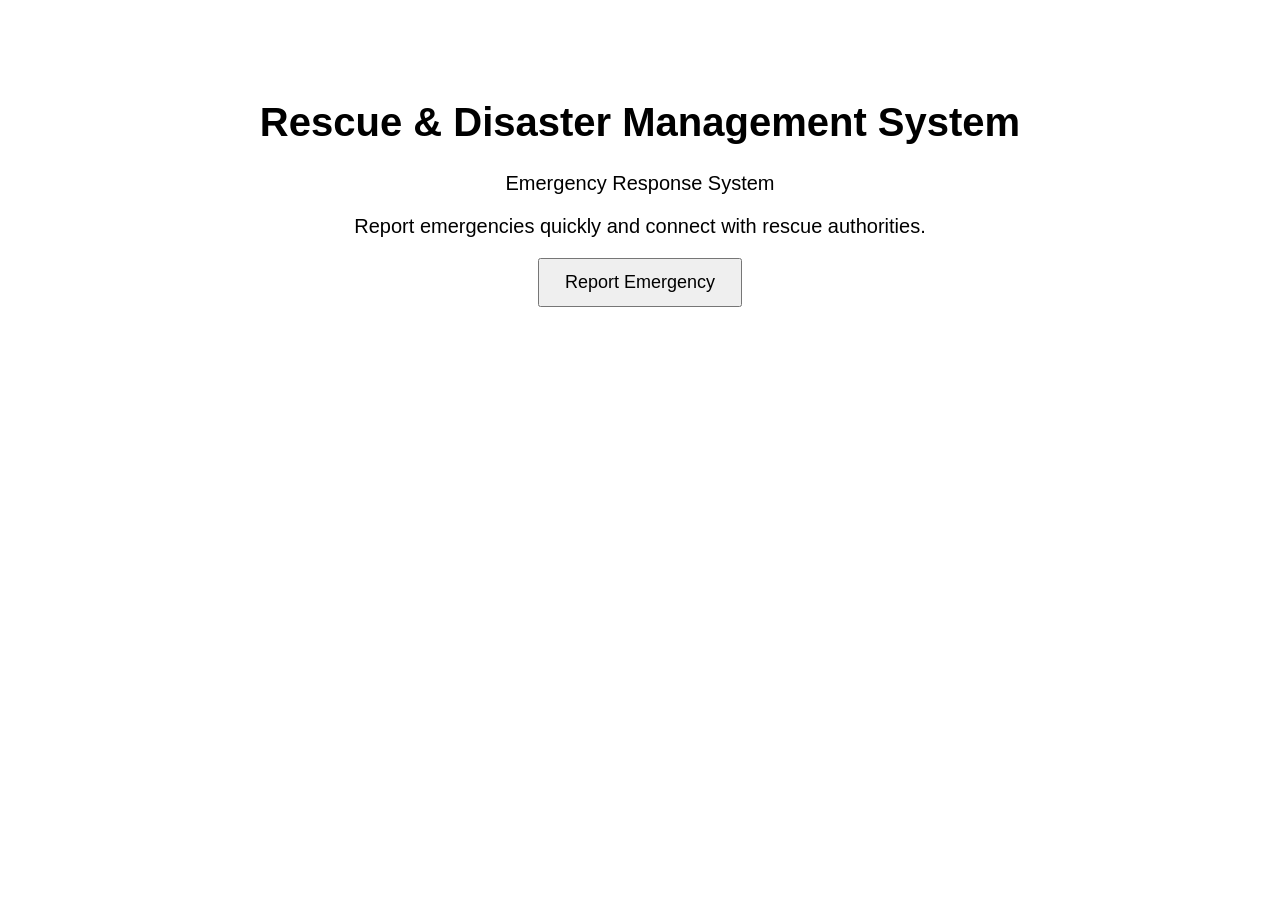
==== Root Folder/frontend/index.html @ d4df6622 "FrontEnd(Skeleton)" ====
<!DOCTYPE html>
<html lang="en">
<head>
    <meta charset="UTF-8">
    <meta name="viewport" content="width=device-width, initial-scale=1.0">
    <title>Rescue & Disaster Management</title>
    <link rel="stylesheet" href="style.css">
</head>
<body>

    <h1>Rescue & Disaster Management System</h1>

    <p>
        Emergency Response System
    </p>

    <p>
        Report emergencies quickly and connect with rescue authorities.
    </p>

    <button onclick="showEmergencyForm()">Report Emergency</button>

<div id="emergencyForm" style="display: none;">

    <h2>Report Emergency</h2>

    <label>Emergency Type:</label>
    <select id="emergencyType">
        <option value="Flood">Flood</option>
        <option value="Fire">Fire</option>
        <option value="Earthquake">Earthquake</option>
        <option value="Accident">Accident</option>
    </select>

    <br><br>

    <label>Location:</label>
    <input type="text" id="location" placeholder="Enter location">

    <br><br>

    <label>People Affected:</label>
    <input type="number" id="peopleAffected" min="1">

    <br><br>

    <label>Severity:</label>
    <select id="severity">
        <option value="Low">Low</option>
        <option value="Medium">Medium</option>
        <option value="High">High</option>
        <option value="Critical">Critical</option>
    </select>

    <br><br>

    <label>Description:</label>
    <br>
    <textarea id="description" rows="4" cols="40"
        placeholder="Describe the emergency"></textarea>

    <br><br>

    <button onclick="submitEmergency()">Submit Emergency</button>

</div>
<script src="script.js"></script>
</body>
</html>
---- Root Folder/frontend/style.css ----
body {
    font-family: Arial, sans-serif;
    text-align: center;
    margin-top: 100px;
}

h1 {
    font-size: 40px;
}

p {
    font-size: 20px;
}

button {
    padding: 12px 25px;
    font-size: 18px;
    cursor: pointer;
}
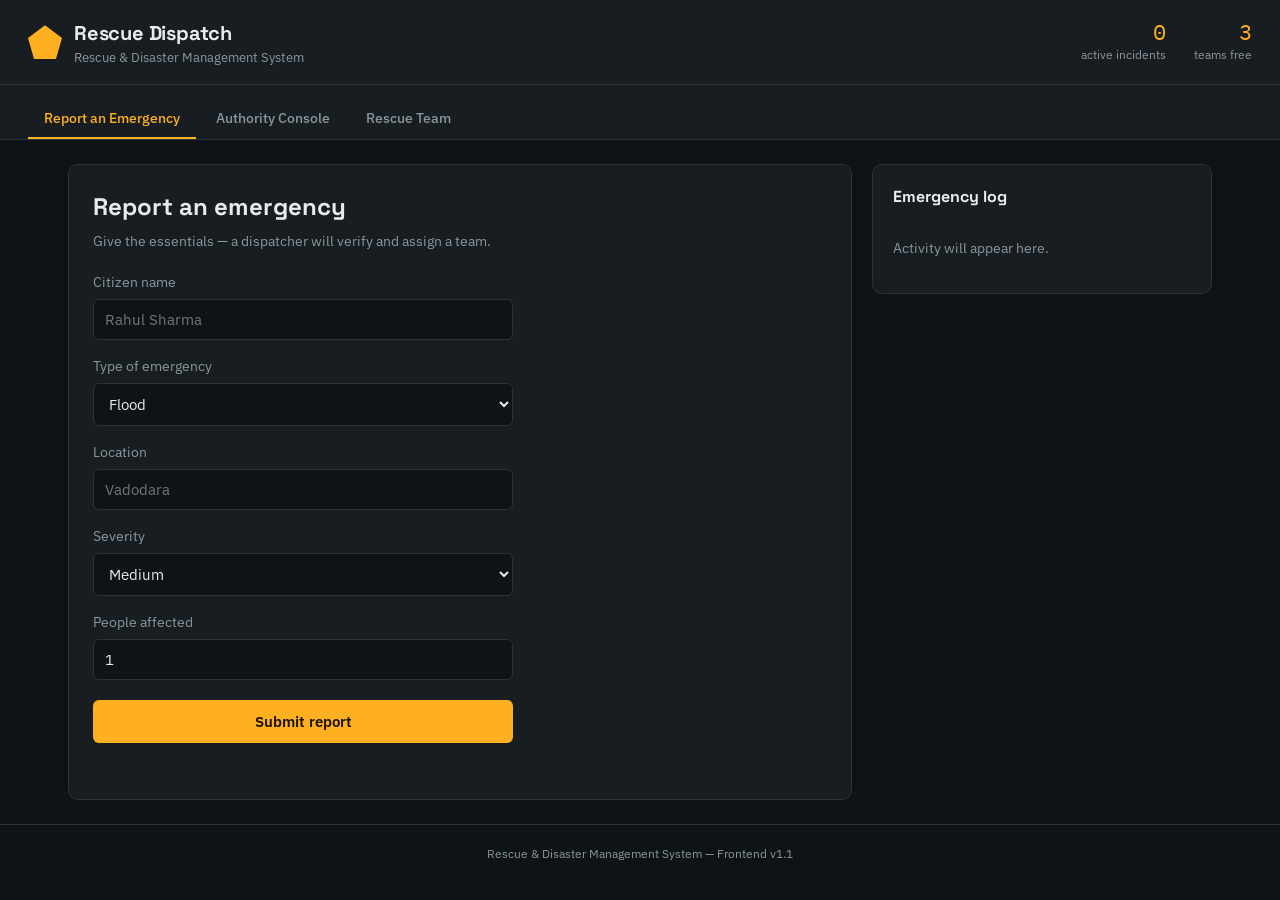
==== commit 46209aa6: "frontend" ====
--- a/Root Folder/frontend/index.html
+++ b/Root Folder/frontend/index.html
@@ -1,69 +1,92 @@
 <!DOCTYPE html>
 <html lang="en">
 <head>
-    <meta charset="UTF-8">
-    <meta name="viewport" content="width=device-width, initial-scale=1.0">
-    <title>Rescue & Disaster Management</title>
-    <link rel="stylesheet" href="style.css">
+<meta charset="UTF-8">
+<meta name="viewport" content="width=device-width, initial-scale=1.0">
+<title>Rescue Dispatch — Rescue and Disaster Management System</title>
+<link rel="stylesheet" href="style.css">
 </head>
 <body>
 
-    <h1>Rescue & Disaster Management System</h1>
+  <header class="topbar">
+    <div class="brand">
+      <span class="brand-mark" aria-hidden="true"></span>
+      <div>
+        <h1>Rescue Dispatch</h1>
+        <p class="brand-sub">Rescue &amp; Disaster Management System</p>
+      </div>
+    </div>
+    <div class="stats" id="stats">
+      <div class="stat"><span class="stat-value" id="statActive">0</span><span class="stat-label">active incidents</span></div>
+      <div class="stat"><span class="stat-value" id="statTeams">0</span><span class="stat-label">teams free</span></div>
+    </div>
+  </header>
 
-    <p>
-        Emergency Response System
-    </p>
+  <nav class="tabs" role="tablist" aria-label="Role">
+    <button class="tab active" data-tab="citizen" role="tab" aria-selected="true">Report an Emergency</button>
+    <button class="tab" data-tab="authority" role="tab" aria-selected="false">Authority Console</button>
+    <button class="tab" data-tab="team" role="tab" aria-selected="false">Rescue Team</button>
+  </nav>
 
-    <p>
-        Report emergencies quickly and connect with rescue authorities.
-    </p>
+  <main class="layout">
 
-    <button onclick="showEmergencyForm()">Report Emergency</button>
+    <section class="panel" id="panel-citizen" data-panel="citizen">
+      <h2>Report an emergency</h2>
+      <p class="panel-hint">Give the essentials — a dispatcher will verify and assign a team.</p>
+      <form id="reportForm" class="form">
+        <label>Citizen name
+          <input type="text" id="citizenName" placeholder="Rahul Sharma" required>
+        </label>
+        <label>Type of emergency
+          <select id="type" required>
+            <option value="Flood">Flood</option>
+            <option value="Fire">Fire</option>
+            <option value="Building Collapse">Building Collapse</option>
+            <option value="Road Accident">Road Accident</option>
+            <option value="Earthquake">Earthquake</option>
+          </select>
+        </label>
+        <label>Location
+          <input type="text" id="location" placeholder="Vadodara" required>
+        </label>
+        <label>Severity
+          <select id="severity" required>
+            <option value="Low">Low</option>
+            <option value="Medium" selected>Medium</option>
+            <option value="High">High</option>
+          </select>
+        </label>
+        <label>People affected
+          <input type="number" id="affected" min="1" value="1" required>
+        </label>
+        <button type="submit" class="btn-primary">Submit report</button>
+        <p class="form-status" id="citizenStatus" role="status"></p>
+      </form>
+    </section>
 
-<div id="emergencyForm" style="display: none;">
+    <section class="panel hidden" id="panel-authority" data-panel="authority">
+      <h2>Authority console</h2>
+      <p class="panel-hint">Verify incoming reports and assign the nearest free team.</p>
+      <div id="authorityQueue" class="queue"></div>
+    </section>
 
-    <h2>Report Emergency</h2>
+    <section class="panel hidden" id="panel-team" data-panel="team">
+      <h2>Rescue team status</h2>
+      <p class="panel-hint">Update your team's progress as you respond.</p>
+      <div id="teamList" class="queue"></div>
+    </section>
 
-    <label>Emergency Type:</label>
-    <select id="emergencyType">
-        <option value="Flood">Flood</option>
-        <option value="Fire">Fire</option>
-        <option value="Earthquake">Earthquake</option>
-        <option value="Accident">Accident</option>
-    </select>
+    <aside class="log">
+      <h2>Emergency log</h2>
+      <div id="log" class="log-list"></div>
+    </aside>
 
-    <br><br>
+  </main>
 
-    <label>Location:</label>
-    <input type="text" id="location" placeholder="Enter location">
+  <footer class="footer">
+    <span>Rescue &amp; Disaster Management System — Frontend v1.1</span>
+  </footer>
 
-    <br><br>
-
-    <label>People Affected:</label>
-    <input type="number" id="peopleAffected" min="1">
-
-    <br><br>
-
-    <label>Severity:</label>
-    <select id="severity">
-        <option value="Low">Low</option>
-        <option value="Medium">Medium</option>
-        <option value="High">High</option>
-        <option value="Critical">Critical</option>
-    </select>
-
-    <br><br>
-
-    <label>Description:</label>
-    <br>
-    <textarea id="description" rows="4" cols="40"
-        placeholder="Describe the emergency"></textarea>
-
-    <br><br>
-
-    <button onclick="submitEmergency()">Submit Emergency</button>
-
-</div>
-<script src="script.js"></script>
+  <script src="script.js"></script>
 </body>
 </html>
--- a/Root Folder/frontend/style.css
+++ b/Root Folder/frontend/style.css
@@ -1,19 +1,224 @@
+@import url('https://fonts.googleapis.com/css2?family=Space+Grotesk:wght@500;700&family=IBM+Plex+Sans:wght@400;500;600&family=IBM+Plex+Mono:wght@500&display=swap');
+
+:root {
+  --bg: #0E1316;
+  --surface: #171D21;
+  --surface-raised: #1E262B;
+  --border: #2A333A;
+  --text: #E7EBEE;
+  --text-dim: #8A969D;
+  --accent: #FFB020;      /* dispatch amber — primary actions */
+  --accent-ink: #1A1200;
+  --critical: #E5484D;    /* high severity */
+  --medium: #F2A33C;      /* medium severity */
+  --ok: #3DD68C;          /* available / completed */
+  --info: #5B9FE8;        /* en route / in progress */
+  --font-display: 'Space Grotesk', 'Segoe UI', sans-serif;
+  --font-body: 'IBM Plex Sans', 'Segoe UI', sans-serif;
+  --font-mono: 'IBM Plex Mono', 'Courier New', monospace;
+}
+
+* { box-sizing: border-box; }
+
 body {
-    font-family: Arial, sans-serif;
-    text-align: center;
-    margin-top: 100px;
-}
-
-h1 {
-    font-size: 40px;
-}
-
-p {
-    font-size: 20px;
-}
-
-button {
-    padding: 12px 25px;
-    font-size: 18px;
-    cursor: pointer;
+  margin: 0;
+  background: var(--bg);
+  color: var(--text);
+  font-family: var(--font-body);
+  line-height: 1.5;
+}
+
+h1, h2 { font-family: var(--font-display); margin: 0; }
+
+/* ---------- Topbar ---------- */
+.topbar {
+  display: flex;
+  justify-content: space-between;
+  align-items: center;
+  padding: 1.1rem 1.75rem;
+  border-bottom: 1px solid var(--border);
+  background: var(--surface);
+  flex-wrap: wrap;
+  gap: 1rem;
+}
+
+.brand { display: flex; align-items: center; gap: 0.75rem; }
+
+.brand-mark {
+  width: 34px; height: 34px;
+  background: var(--accent);
+  clip-path: polygon(50% 0%, 100% 38%, 82% 100%, 18% 100%, 0% 38%);
+  flex-shrink: 0;
+}
+
+.brand h1 { font-size: 1.25rem; letter-spacing: -0.01em; }
+.brand-sub { margin: 0; font-size: 0.8rem; color: var(--text-dim); }
+
+.stats { display: flex; gap: 1.75rem; }
+.stat { display: flex; flex-direction: column; align-items: flex-end; }
+.stat-value { font-family: var(--font-mono); font-size: 1.4rem; color: var(--accent); line-height: 1; }
+.stat-label { font-size: 0.72rem; color: var(--text-dim); margin-top: 2px; }
+
+/* ---------- Tabs ---------- */
+.tabs {
+  display: flex;
+  gap: 0.25rem;
+  padding: 0.75rem 1.75rem 0;
+  background: var(--surface);
+  border-bottom: 1px solid var(--border);
+}
+
+.tab {
+  background: none;
+  border: none;
+  color: var(--text-dim);
+  font-family: var(--font-body);
+  font-size: 0.9rem;
+  font-weight: 500;
+  padding: 0.65rem 1rem;
+  cursor: pointer;
+  border-bottom: 2px solid transparent;
+}
+
+.tab:hover { color: var(--text); }
+.tab.active { color: var(--accent); border-bottom-color: var(--accent); }
+
+/* ---------- Layout ---------- */
+.layout {
+  display: grid;
+  grid-template-columns: 1fr 340px;
+  gap: 1.25rem;
+  padding: 1.5rem 1.75rem;
+  max-width: 1200px;
+  margin: 0 auto;
+}
+
+.panel {
+  background: var(--surface);
+  border: 1px solid var(--border);
+  border-radius: 10px;
+  padding: 1.5rem;
+}
+
+.panel.hidden { display: none; }
+.panel-hint { color: var(--text-dim); font-size: 0.88rem; margin: 0.35rem 0 1.25rem; }
+
+/* ---------- Form ---------- */
+.form { display: flex; flex-direction: column; gap: 1rem; max-width: 420px; }
+.form label { display: flex; flex-direction: column; gap: 0.4rem; font-size: 0.85rem; color: var(--text-dim); }
+
+.form input, .form select {
+  background: var(--bg);
+  border: 1px solid var(--border);
+  border-radius: 6px;
+  color: var(--text);
+  font-family: var(--font-body);
+  font-size: 0.95rem;
+  padding: 0.6rem 0.7rem;
+}
+
+.form input:focus, .form select:focus, .btn-primary:focus, .btn-small:focus, .tab:focus {
+  outline: 2px solid var(--accent);
+  outline-offset: 2px;
+}
+
+.btn-primary {
+  background: var(--accent);
+  color: var(--accent-ink);
+  border: none;
+  border-radius: 6px;
+  font-family: var(--font-body);
+  font-weight: 600;
+  font-size: 0.92rem;
+  padding: 0.75rem 1.1rem;
+  cursor: pointer;
+  margin-top: 0.25rem;
+}
+
+.btn-primary:hover { filter: brightness(1.08); }
+
+.form-status { font-size: 0.85rem; color: var(--ok); min-height: 1.2em; margin: 0; }
+
+/* ---------- Queue cards (Authority / Team) ---------- */
+.queue { display: flex; flex-direction: column; gap: 0.75rem; }
+
+.card {
+  background: var(--surface-raised);
+  border: 1px solid var(--border);
+  border-radius: 8px;
+  padding: 0.9rem 1rem;
+  display: flex;
+  justify-content: space-between;
+  align-items: center;
+  gap: 1rem;
+  flex-wrap: wrap;
+}
+
+.card-main { display: flex; flex-direction: column; gap: 0.2rem; }
+.card-title { font-weight: 600; font-size: 0.95rem; }
+.card-meta { font-size: 0.8rem; color: var(--text-dim); font-family: var(--font-mono); }
+
+.badge {
+  font-size: 0.72rem;
+  font-family: var(--font-mono);
+  padding: 0.25rem 0.55rem;
+  border-radius: 100px;
+  border: 1px solid currentColor;
+}
+
+.badge.High, .badge.Critical { color: var(--critical); }
+.badge.Medium { color: var(--medium); }
+.badge.Low { color: var(--ok); }
+.badge.Available { color: var(--ok); }
+.badge.EnRoute, .badge.InAction, .badge.Assigned, .badge.Verified { color: var(--info); }
+.badge.Completed { color: var(--ok); }
+
+.card-actions { display: flex; gap: 0.5rem; flex-wrap: wrap; }
+
+.btn-small {
+  background: transparent;
+  border: 1px solid var(--border);
+  color: var(--text);
+  border-radius: 6px;
+  font-size: 0.8rem;
+  padding: 0.4rem 0.65rem;
+  cursor: pointer;
+}
+
+.btn-small:hover { border-color: var(--accent); color: var(--accent); }
+.empty-note { color: var(--text-dim); font-size: 0.88rem; }
+
+/* ---------- Log sidebar ---------- */
+.log {
+  background: var(--surface);
+  border: 1px solid var(--border);
+  border-radius: 10px;
+  padding: 1.25rem;
+  align-self: start;
+  max-height: 70vh;
+  overflow-y: auto;
+}
+
+.log h2 { font-size: 1rem; margin-bottom: 0.9rem; }
+.log-list { display: flex; flex-direction: column; gap: 0.6rem; }
+
+.log-entry {
+  font-size: 0.82rem;
+  border-left: 2px solid var(--border);
+  padding-left: 0.65rem;
+}
+
+.log-entry .log-time { color: var(--text-dim); font-family: var(--font-mono); font-size: 0.72rem; }
+
+@media (max-width: 820px) {
+  .layout { grid-template-columns: 1fr; }
+}
+
+/* ---------- Footer ---------- */
+.footer {
+  text-align: center;
+  padding: 1.25rem;
+  font-size: 0.75rem;
+  color: var(--text-dim);
+  border-top: 1px solid var(--border);
 }
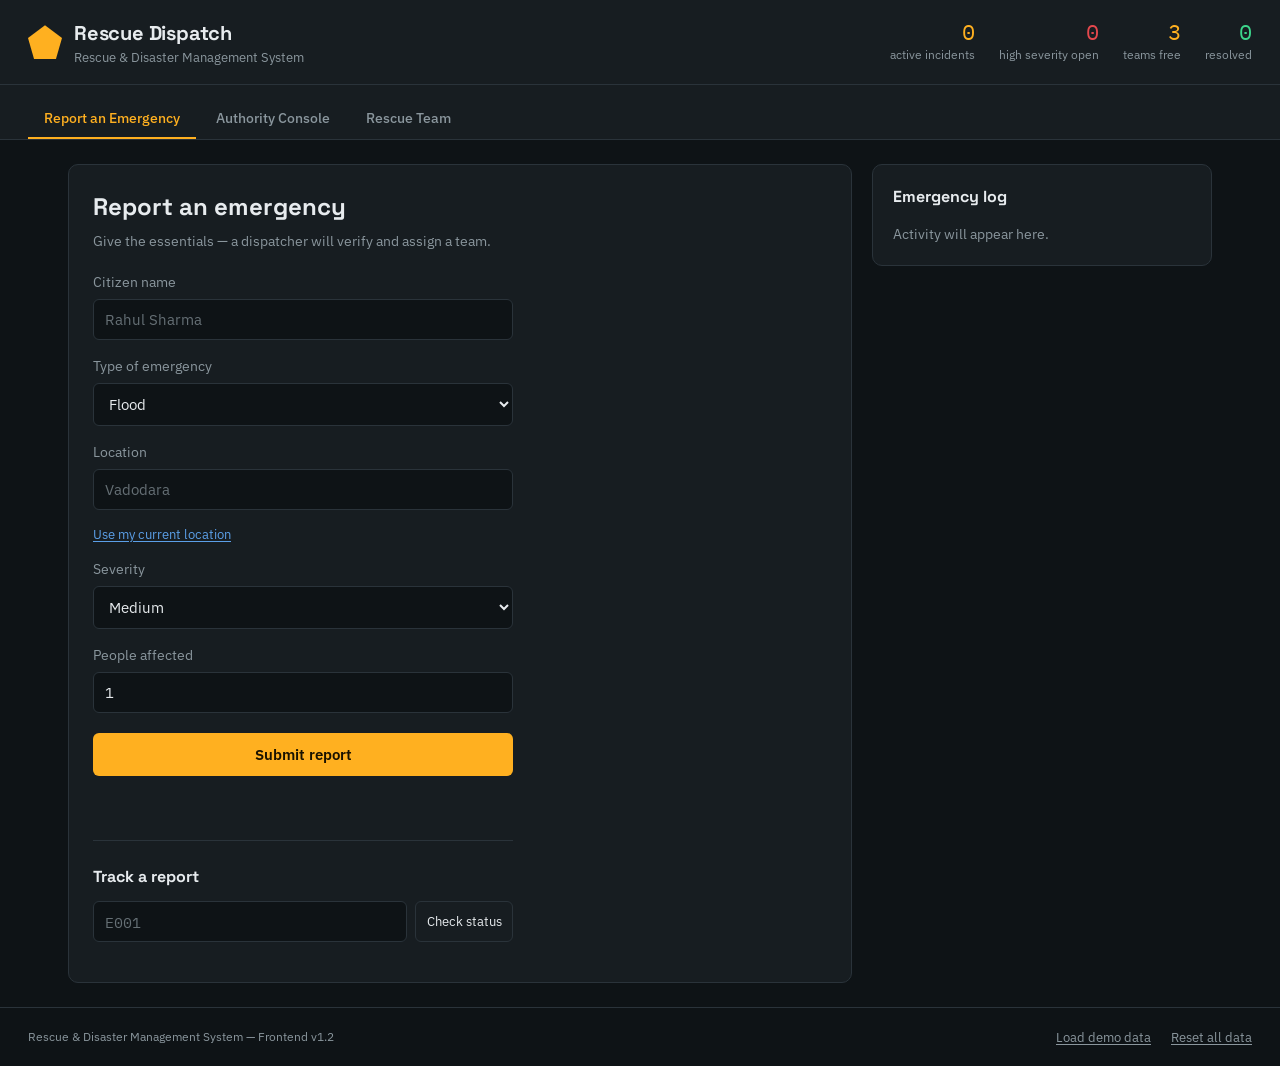
==== commit 937aa63a: "frontend" ====
--- a/Root Folder/frontend/index.html
+++ b/Root Folder/frontend/index.html
@@ -18,24 +18,26 @@
     </div>
     <div class="stats" id="stats">
       <div class="stat"><span class="stat-value" id="statActive">0</span><span class="stat-label">active incidents</span></div>
+      <div class="stat"><span class="stat-value crit" id="statCritical">0</span><span class="stat-label">high severity open</span></div>
       <div class="stat"><span class="stat-value" id="statTeams">0</span><span class="stat-label">teams free</span></div>
+      <div class="stat"><span class="stat-value ok" id="statDone">0</span><span class="stat-label">resolved</span></div>
     </div>
   </header>
 
   <nav class="tabs" role="tablist" aria-label="Role">
-    <button class="tab active" data-tab="citizen" role="tab" aria-selected="true">Report an Emergency</button>
-    <button class="tab" data-tab="authority" role="tab" aria-selected="false">Authority Console</button>
-    <button class="tab" data-tab="team" role="tab" aria-selected="false">Rescue Team</button>
+    <button class="tab active" data-tab="citizen" role="tab" aria-selected="true" aria-controls="panel-citizen" id="tab-citizen">Report an Emergency</button>
+    <button class="tab" data-tab="authority" role="tab" aria-selected="false" aria-controls="panel-authority" id="tab-authority" tabindex="-1">Authority Console <span class="tab-count" id="queueCount" hidden>0</span></button>
+    <button class="tab" data-tab="team" role="tab" aria-selected="false" aria-controls="panel-team" id="tab-team" tabindex="-1">Rescue Team</button>
   </nav>
 
   <main class="layout">
 
-    <section class="panel" id="panel-citizen" data-panel="citizen">
+    <section class="panel" id="panel-citizen" data-panel="citizen" role="tabpanel" aria-labelledby="tab-citizen">
       <h2>Report an emergency</h2>
       <p class="panel-hint">Give the essentials — a dispatcher will verify and assign a team.</p>
-      <form id="reportForm" class="form">
+      <form id="reportForm" class="form" novalidate>
         <label>Citizen name
-          <input type="text" id="citizenName" placeholder="Rahul Sharma" required>
+          <input type="text" id="citizenName" placeholder="Rahul Sharma" required minlength="2">
         </label>
         <label>Type of emergency
           <select id="type" required>
@@ -49,6 +51,7 @@
         <label>Location
           <input type="text" id="location" placeholder="Vadodara" required>
         </label>
+        <button type="button" id="geoBtn" class="btn-link">Use my current location</button>
         <label>Severity
           <select id="severity" required>
             <option value="Low">Low</option>
@@ -57,20 +60,52 @@
           </select>
         </label>
         <label>People affected
-          <input type="number" id="affected" min="1" value="1" required>
+          <input type="number" id="affected" min="1" max="10000" value="1" required>
         </label>
         <button type="submit" class="btn-primary">Submit report</button>
         <p class="form-status" id="citizenStatus" role="status"></p>
       </form>
+
+      <div class="tracker">
+        <h3>Track a report</h3>
+        <form id="trackForm" class="track-row">
+          <input type="text" id="trackId" placeholder="E001" aria-label="Report ID" autocomplete="off">
+          <button type="submit" class="btn-small">Check status</button>
+        </form>
+        <div id="trackResult" aria-live="polite"></div>
+      </div>
     </section>
 
-    <section class="panel hidden" id="panel-authority" data-panel="authority">
-      <h2>Authority console</h2>
-      <p class="panel-hint">Verify incoming reports and assign the nearest free team.</p>
+    <section class="panel hidden" id="panel-authority" data-panel="authority" role="tabpanel" aria-labelledby="tab-authority">
+      <div class="panel-head">
+        <div>
+          <h2>Authority console</h2>
+          <p class="panel-hint">Verify incoming reports and assign a free team. Most urgent incidents are listed first.</p>
+        </div>
+        <button type="button" class="btn-small" id="exportBtn">Export CSV</button>
+      </div>
+      <div class="toolbar">
+        <input type="search" id="filterQ" placeholder="Search by ID, type, place or name" aria-label="Search incidents">
+        <select id="filterStatus" aria-label="Filter by status">
+          <option value="active">Active</option>
+          <option value="all">All</option>
+          <option value="Reported">Reported</option>
+          <option value="Verified">Verified</option>
+          <option value="Assigned">Assigned</option>
+          <option value="Completed">Completed</option>
+          <option value="Rejected">Rejected</option>
+        </select>
+        <select id="filterSeverity" aria-label="Filter by severity">
+          <option value="all">Any severity</option>
+          <option value="High">High</option>
+          <option value="Medium">Medium</option>
+          <option value="Low">Low</option>
+        </select>
+      </div>
       <div id="authorityQueue" class="queue"></div>
     </section>
 
-    <section class="panel hidden" id="panel-team" data-panel="team">
+    <section class="panel hidden" id="panel-team" data-panel="team" role="tabpanel" aria-labelledby="tab-team">
       <h2>Rescue team status</h2>
       <p class="panel-hint">Update your team's progress as you respond.</p>
       <div id="teamList" class="queue"></div>
@@ -84,8 +119,14 @@
   </main>
 
   <footer class="footer">
-    <span>Rescue &amp; Disaster Management System — Frontend v1.1</span>
+    <span>Rescue &amp; Disaster Management System — Frontend v1.2</span>
+    <span class="footer-actions">
+      <button type="button" class="btn-link" id="demoBtn">Load demo data</button>
+      <button type="button" class="btn-link" id="resetBtn">Reset all data</button>
+    </span>
   </footer>
+
+  <div id="toasts" class="toasts" aria-live="polite"></div>
 
   <script src="script.js"></script>
 </body>
--- a/Root Folder/frontend/style.css
+++ b/Root Folder/frontend/style.css
@@ -7,18 +7,20 @@
   --border: #2A333A;
   --text: #E7EBEE;
   --text-dim: #8A969D;
-  --accent: #FFB020;      /* dispatch amber — primary actions */
+  --accent: #FFB020;      /* dispatch amber: primary actions */
   --accent-ink: #1A1200;
-  --critical: #E5484D;    /* high severity */
-  --medium: #F2A33C;      /* medium severity */
+  --critical: #E5484D;    /* high severity, reject */
+  --medium: #F2A33C;
   --ok: #3DD68C;          /* available / completed */
-  --info: #5B9FE8;        /* en route / in progress */
+  --info: #5B9FE8;        /* verified / en route / in action */
+  --muted: #6B7780;       /* rejected / closed */
   --font-display: 'Space Grotesk', 'Segoe UI', sans-serif;
   --font-body: 'IBM Plex Sans', 'Segoe UI', sans-serif;
   --font-mono: 'IBM Plex Mono', 'Courier New', monospace;
 }
 
 * { box-sizing: border-box; }
+[hidden] { display: none !important; }
 
 body {
   margin: 0;
@@ -28,18 +30,18 @@
   line-height: 1.5;
 }
 
-h1, h2 { font-family: var(--font-display); margin: 0; }
+h1, h2, h3 { font-family: var(--font-display); margin: 0; }
 
 /* ---------- Topbar ---------- */
 .topbar {
   display: flex;
   justify-content: space-between;
   align-items: center;
-  padding: 1.1rem 1.75rem;
-  border-bottom: 1px solid var(--border);
-  background: var(--surface);
   flex-wrap: wrap;
   gap: 1rem;
+  padding: 1.1rem 1.75rem;
+  background: var(--surface);
+  border-bottom: 1px solid var(--border);
 }
 
 .brand { display: flex; align-items: center; gap: 0.75rem; }
@@ -54,9 +56,11 @@
 .brand h1 { font-size: 1.25rem; letter-spacing: -0.01em; }
 .brand-sub { margin: 0; font-size: 0.8rem; color: var(--text-dim); }
 
-.stats { display: flex; gap: 1.75rem; }
+.stats { display: flex; gap: 1.5rem; flex-wrap: wrap; }
 .stat { display: flex; flex-direction: column; align-items: flex-end; }
-.stat-value { font-family: var(--font-mono); font-size: 1.4rem; color: var(--accent); line-height: 1; }
+.stat-value { font-family: var(--font-mono); font-size: 1.4rem; line-height: 1; color: var(--accent); }
+.stat-value.crit { color: var(--critical); }
+.stat-value.ok { color: var(--ok); }
 .stat-label { font-size: 0.72rem; color: var(--text-dim); margin-top: 2px; }
 
 /* ---------- Tabs ---------- */
@@ -66,31 +70,48 @@
   padding: 0.75rem 1.75rem 0;
   background: var(--surface);
   border-bottom: 1px solid var(--border);
+  overflow-x: auto;
 }
 
 .tab {
+  display: inline-flex;
+  align-items: center;
+  gap: 0.45rem;
   background: none;
   border: none;
+  border-bottom: 2px solid transparent;
   color: var(--text-dim);
   font-family: var(--font-body);
   font-size: 0.9rem;
   font-weight: 500;
   padding: 0.65rem 1rem;
+  white-space: nowrap;
   cursor: pointer;
-  border-bottom: 2px solid transparent;
 }
 
 .tab:hover { color: var(--text); }
 .tab.active { color: var(--accent); border-bottom-color: var(--accent); }
 
-/* ---------- Layout ---------- */
+.tab-count {
+  min-width: 1.25rem;
+  padding: 0 0.4rem;
+  border-radius: 100px;
+  background: var(--critical);
+  color: #fff;
+  font-family: var(--font-mono);
+  font-size: 0.72rem;
+  line-height: 1.25rem;
+  text-align: center;
+}
+
+/* ---------- Layout and panels ---------- */
 .layout {
   display: grid;
   grid-template-columns: 1fr 340px;
   gap: 1.25rem;
-  padding: 1.5rem 1.75rem;
   max-width: 1200px;
   margin: 0 auto;
+  padding: 1.5rem 1.75rem;
 }
 
 .panel {
@@ -98,16 +119,18 @@
   border: 1px solid var(--border);
   border-radius: 10px;
   padding: 1.5rem;
+  min-width: 0;
 }
 
 .panel.hidden { display: none; }
-.panel-hint { color: var(--text-dim); font-size: 0.88rem; margin: 0.35rem 0 1.25rem; }
-
-/* ---------- Form ---------- */
+.panel-hint { margin: 0.35rem 0 1.25rem; color: var(--text-dim); font-size: 0.88rem; }
+.panel-head { display: flex; justify-content: space-between; align-items: flex-start; gap: 1rem; flex-wrap: wrap; }
+
+/* ---------- Forms ---------- */
 .form { display: flex; flex-direction: column; gap: 1rem; max-width: 420px; }
 .form label { display: flex; flex-direction: column; gap: 0.4rem; font-size: 0.85rem; color: var(--text-dim); }
 
-.form input, .form select {
+input, select {
   background: var(--bg);
   border: 1px solid var(--border);
   border-radius: 6px;
@@ -115,110 +138,204 @@
   font-family: var(--font-body);
   font-size: 0.95rem;
   padding: 0.6rem 0.7rem;
-}
-
-.form input:focus, .form select:focus, .btn-primary:focus, .btn-small:focus, .tab:focus {
+  min-width: 0;
+}
+
+input::placeholder { color: var(--text-dim); opacity: 0.7; }
+input[aria-invalid="true"] { border-color: var(--critical); }
+
+input:focus-visible, select:focus-visible, button:focus-visible {
   outline: 2px solid var(--accent);
   outline-offset: 2px;
 }
 
+.form-status { min-height: 1.2em; margin: 0; font-size: 0.85rem; color: var(--ok); }
+.form-status.error { color: var(--critical); }
+
+/* ---------- Buttons ---------- */
 .btn-primary {
+  margin-top: 0.25rem;
+  padding: 0.75rem 1.1rem;
   background: var(--accent);
   color: var(--accent-ink);
   border: none;
   border-radius: 6px;
   font-family: var(--font-body);
+  font-size: 0.92rem;
   font-weight: 600;
-  font-size: 0.92rem;
-  padding: 0.75rem 1.1rem;
   cursor: pointer;
-  margin-top: 0.25rem;
-}
-
+}
 .btn-primary:hover { filter: brightness(1.08); }
 
-.form-status { font-size: 0.85rem; color: var(--ok); min-height: 1.2em; margin: 0; }
-
-/* ---------- Queue cards (Authority / Team) ---------- */
+.btn-small {
+  padding: 0.4rem 0.65rem;
+  background: transparent;
+  color: var(--text);
+  border: 1px solid var(--border);
+  border-radius: 6px;
+  font-family: var(--font-body);
+  font-size: 0.8rem;
+  cursor: pointer;
+}
+.btn-small:hover { border-color: var(--accent); color: var(--accent); }
+
+.btn-danger:hover { border-color: var(--critical); color: var(--critical); }
+
+.btn-link {
+  align-self: flex-start;
+  padding: 0;
+  background: none;
+  border: none;
+  color: var(--info);
+  font-family: var(--font-body);
+  font-size: 0.82rem;
+  text-decoration: underline;
+  text-underline-offset: 2px;
+  cursor: pointer;
+}
+.btn-link:hover { color: var(--accent); }
+
+/* ---------- Track a report ---------- */
+.tracker { margin-top: 2rem; padding-top: 1.5rem; border-top: 1px solid var(--border); max-width: 420px; }
+.tracker h3 { font-size: 1rem; margin-bottom: 0.75rem; }
+.track-row { display: flex; gap: 0.5rem; }
+.track-row input { flex: 1; font-family: var(--font-mono); text-transform: uppercase; }
+#trackResult { margin-top: 1rem; }
+
+.timeline {
+  list-style: none;
+  margin: 0.75rem 0 0;
+  padding: 0 0 0 1rem;
+  border-left: 2px solid var(--border);
+}
+.timeline li {
+  position: relative;
+  display: flex;
+  justify-content: space-between;
+  gap: 1rem;
+  padding: 0.3rem 0;
+  font-size: 0.88rem;
+}
+.timeline li::before {
+  content: "";
+  position: absolute;
+  left: calc(-1rem - 6px);
+  top: 0.65rem;
+  width: 10px; height: 10px;
+  border-radius: 50%;
+  background: var(--accent);
+}
+.timeline time { color: var(--text-dim); font-family: var(--font-mono); font-size: 0.75rem; }
+
+/* ---------- Authority toolbar ---------- */
+.toolbar { display: flex; gap: 0.6rem; flex-wrap: wrap; margin-bottom: 1rem; }
+.toolbar input[type="search"] { flex: 1 1 200px; }
+
+/* ---------- Cards (incidents and teams) ---------- */
 .queue { display: flex; flex-direction: column; gap: 0.75rem; }
 
 .card {
-  background: var(--surface-raised);
-  border: 1px solid var(--border);
-  border-radius: 8px;
-  padding: 0.9rem 1rem;
   display: flex;
   justify-content: space-between;
   align-items: center;
-  gap: 1rem;
   flex-wrap: wrap;
-}
-
-.card-main { display: flex; flex-direction: column; gap: 0.2rem; }
-.card-title { font-weight: 600; font-size: 0.95rem; }
-.card-meta { font-size: 0.8rem; color: var(--text-dim); font-family: var(--font-mono); }
-
+  gap: 0.75rem 1rem;
+  padding: 0.9rem 1rem;
+  background: var(--surface-raised);
+  border: 1px solid var(--border);
+  border-left: 3px solid var(--border);
+  border-radius: 8px;
+}
+
+.card.sev-High { border-left-color: var(--critical); }
+.card.sev-Medium { border-left-color: var(--medium); }
+.card.sev-Low { border-left-color: var(--ok); }
+.card.closed { opacity: 0.55; border-left-color: var(--muted); }
+
+.card-main { display: flex; flex-direction: column; gap: 0.2rem; flex: 1 1 220px; min-width: 0; }
+.card-title { font-size: 0.95rem; font-weight: 600; overflow-wrap: anywhere; }
+.card-meta { color: var(--text-dim); font-family: var(--font-mono); font-size: 0.78rem; overflow-wrap: anywhere; }
+.card-actions { display: flex; flex-wrap: wrap; gap: 0.5rem; }
+.empty-note { margin: 0; color: var(--text-dim); font-size: 0.88rem; }
+
+/* ---------- Badges ---------- */
 .badge {
+  padding: 0.25rem 0.55rem;
+  border: 1px solid currentColor;
+  border-radius: 100px;
+  font-family: var(--font-mono);
   font-size: 0.72rem;
-  font-family: var(--font-mono);
-  padding: 0.25rem 0.55rem;
-  border-radius: 100px;
-  border: 1px solid currentColor;
-}
-
-.badge.High, .badge.Critical { color: var(--critical); }
+  white-space: nowrap;
+}
+.badge.High { color: var(--critical); }
 .badge.Medium { color: var(--medium); }
-.badge.Low { color: var(--ok); }
-.badge.Available { color: var(--ok); }
-.badge.EnRoute, .badge.InAction, .badge.Assigned, .badge.Verified { color: var(--info); }
-.badge.Completed { color: var(--ok); }
-
-.card-actions { display: flex; gap: 0.5rem; flex-wrap: wrap; }
-
-.btn-small {
-  background: transparent;
-  border: 1px solid var(--border);
-  color: var(--text);
-  border-radius: 6px;
-  font-size: 0.8rem;
-  padding: 0.4rem 0.65rem;
-  cursor: pointer;
-}
-
-.btn-small:hover { border-color: var(--accent); color: var(--accent); }
-.empty-note { color: var(--text-dim); font-size: 0.88rem; }
+.badge.Low, .badge.Available, .badge.Completed { color: var(--ok); }
+.badge.Reported { color: var(--accent); }
+.badge.Verified, .badge.Assigned, .badge.EnRoute, .badge.InAction { color: var(--info); }
+.badge.Rejected { color: var(--muted); }
 
 /* ---------- Log sidebar ---------- */
 .log {
-  background: var(--surface);
-  border: 1px solid var(--border);
-  border-radius: 10px;
-  padding: 1.25rem;
   align-self: start;
   max-height: 70vh;
   overflow-y: auto;
-}
-
-.log h2 { font-size: 1rem; margin-bottom: 0.9rem; }
+  padding: 1.25rem;
+  background: var(--surface);
+  border: 1px solid var(--border);
+  border-radius: 10px;
+}
+.log h2 { margin-bottom: 0.9rem; font-size: 1rem; }
 .log-list { display: flex; flex-direction: column; gap: 0.6rem; }
-
-.log-entry {
-  font-size: 0.82rem;
-  border-left: 2px solid var(--border);
-  padding-left: 0.65rem;
-}
-
-.log-entry .log-time { color: var(--text-dim); font-family: var(--font-mono); font-size: 0.72rem; }
-
-@media (max-width: 820px) {
-  .layout { grid-template-columns: 1fr; }
-}
+.log-entry { padding-left: 0.65rem; border-left: 2px solid var(--border); font-size: 0.82rem; }
+.log-time { color: var(--text-dim); font-family: var(--font-mono); font-size: 0.72rem; }
 
 /* ---------- Footer ---------- */
 .footer {
-  text-align: center;
-  padding: 1.25rem;
+  display: flex;
+  justify-content: space-between;
+  align-items: center;
+  flex-wrap: wrap;
+  gap: 0.75rem;
+  padding: 1.25rem 1.75rem;
+  border-top: 1px solid var(--border);
+  color: var(--text-dim);
   font-size: 0.75rem;
-  color: var(--text-dim);
-  border-top: 1px solid var(--border);
+}
+.footer-actions { display: flex; gap: 1.25rem; }
+.footer .btn-link { align-self: auto; color: var(--text-dim); }
+.footer .btn-link:hover { color: var(--accent); }
+
+/* ---------- Toasts ---------- */
+.toasts {
+  position: fixed;
+  right: 1rem;
+  bottom: 1rem;
+  z-index: 50;
+  display: flex;
+  flex-direction: column;
+  gap: 0.5rem;
+  max-width: min(360px, calc(100vw - 2rem));
+}
+.toast {
+  padding: 0.7rem 0.9rem;
+  background: var(--surface-raised);
+  border: 1px solid var(--border);
+  border-left: 3px solid var(--ok);
+  border-radius: 8px;
+  box-shadow: 0 6px 20px rgba(0, 0, 0, 0.45);
+  font-size: 0.85rem;
+  animation: toast-in 0.18s ease-out;
+}
+.toast.err { border-left-color: var(--critical); }
+@keyframes toast-in { from { opacity: 0; transform: translateY(8px); } to { opacity: 1; transform: none; } }
+
+@media (prefers-reduced-motion: reduce) { .toast { animation: none; } }
+
+/* ---------- Small screens ---------- */
+@media (max-width: 820px) {
+  .layout { grid-template-columns: 1fr; padding: 1rem; }
+  .topbar, .tabs, .footer { padding-left: 1rem; padding-right: 1rem; }
+  .stats { gap: 1rem; }
+  .stat { align-items: flex-start; }
+  .log { max-height: none; }
 }
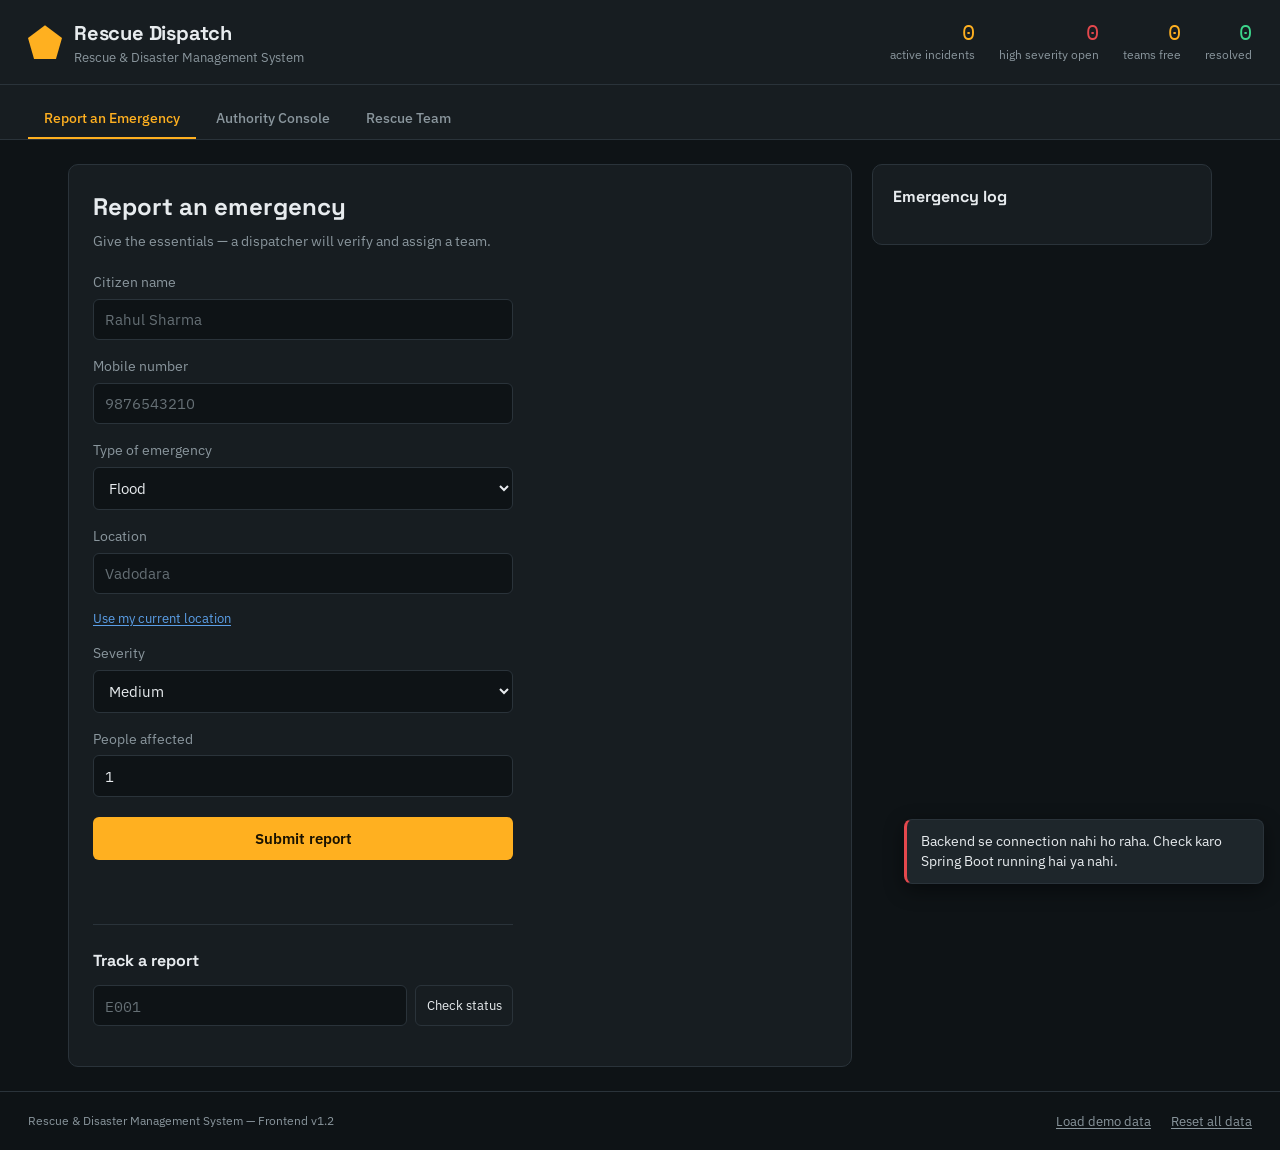
==== commit 9cd608e2: "frontend" ====
--- a/Root Folder/frontend/index.html
+++ b/Root Folder/frontend/index.html
@@ -1,3 +1,4 @@
+
 <!DOCTYPE html>
 <html lang="en">
 <head>
@@ -8,126 +9,151 @@
 </head>
 <body>
 
-  <header class="topbar">
-    <div class="brand">
-      <span class="brand-mark" aria-hidden="true"></span>
+<header class="topbar">
+  <div class="brand">
+    <span class="brand-mark" aria-hidden="true"></span>
+    <div>
+      <h1>Rescue Dispatch</h1>
+      <p class="brand-sub">Rescue &amp; Disaster Management System</p>
+    </div>
+  </div>
+
+  <div class="stats" id="stats">
+    <div class="stat"><span class="stat-value" id="statActive">0</span><span class="stat-label">active incidents</span></div>
+    <div class="stat"><span class="stat-value crit" id="statCritical">0</span><span class="stat-label">high severity open</span></div>
+    <div class="stat"><span class="stat-value" id="statTeams">0</span><span class="stat-label">teams free</span></div>
+    <div class="stat"><span class="stat-value ok" id="statDone">0</span><span class="stat-label">resolved</span></div>
+  </div>
+</header>
+
+<nav class="tabs" role="tablist" aria-label="Role">
+  <button class="tab active" data-tab="citizen" role="tab" aria-selected="true" aria-controls="panel-citizen" id="tab-citizen">Report an Emergency</button>
+  <button class="tab" data-tab="authority" role="tab" aria-selected="false" aria-controls="panel-authority" id="tab-authority" tabindex="-1">Authority Console <span class="tab-count" id="queueCount" hidden>0</span></button>
+  <button class="tab" data-tab="team" role="tab" aria-selected="false" aria-controls="panel-team" id="tab-team" tabindex="-1">Rescue Team</button>
+</nav>
+
+<main class="layout">
+
+  <section class="panel" id="panel-citizen" data-panel="citizen" role="tabpanel" aria-labelledby="tab-citizen">
+    <h2>Report an emergency</h2>
+    <p class="panel-hint">Give the essentials — a dispatcher will verify and assign a team.</p>
+
+    <form id="reportForm" class="form" novalidate>
+
+      <label>Citizen name
+        <input type="text" id="citizenName" placeholder="Rahul Sharma" required minlength="2">
+      </label>
+
+      <label>Mobile number
+        <input
+          type="tel"
+          id="citizenPhone"
+          placeholder="9876543210"
+          inputmode="numeric"
+          autocomplete="tel"
+          maxlength="10"
+          pattern="[6-9][0-9]{9}"
+          required>
+      </label>
+
+      <label>Type of emergency
+        <select id="type" required>
+          <option value="Flood">Flood</option>
+          <option value="Fire">Fire</option>
+          <option value="Building Collapse">Building Collapse</option>
+          <option value="Road Accident">Road Accident</option>
+          <option value="Earthquake">Earthquake</option>
+        </select>
+      </label>
+
+      <label>Location
+        <input type="text" id="location" placeholder="Vadodara" required>
+      </label>
+
+      <button type="button" id="geoBtn" class="btn-link">Use my current location</button>
+
+      <label>Severity
+        <select id="severity" required>
+          <option value="Low">Low</option>
+          <option value="Medium" selected>Medium</option>
+          <option value="High">High</option>
+        </select>
+      </label>
+
+      <label>People affected
+        <input type="number" id="affected" min="1" max="10000" value="1" required>
+      </label>
+
+      <button type="submit" class="btn-primary">Submit report</button>
+      <p class="form-status" id="citizenStatus" role="status"></p>
+    </form>
+
+    <div class="tracker">
+      <h3>Track a report</h3>
+      <form id="trackForm" class="track-row">
+        <input type="text" id="trackId" placeholder="E001" aria-label="Report ID" autocomplete="off">
+        <button type="submit" class="btn-small">Check status</button>
+      </form>
+      <div id="trackResult" aria-live="polite"></div>
+    </div>
+  </section>
+
+  <section class="panel hidden" id="panel-authority" data-panel="authority" role="tabpanel" aria-labelledby="tab-authority">
+    <div class="panel-head">
       <div>
-        <h1>Rescue Dispatch</h1>
-        <p class="brand-sub">Rescue &amp; Disaster Management System</p>
+        <h2>Authority console</h2>
+        <p class="panel-hint">Verify incoming reports and assign a free team. Most urgent incidents are listed first.</p>
       </div>
+      <button type="button" class="btn-small" id="exportBtn">Export CSV</button>
     </div>
-    <div class="stats" id="stats">
-      <div class="stat"><span class="stat-value" id="statActive">0</span><span class="stat-label">active incidents</span></div>
-      <div class="stat"><span class="stat-value crit" id="statCritical">0</span><span class="stat-label">high severity open</span></div>
-      <div class="stat"><span class="stat-value" id="statTeams">0</span><span class="stat-label">teams free</span></div>
-      <div class="stat"><span class="stat-value ok" id="statDone">0</span><span class="stat-label">resolved</span></div>
+
+    <div class="toolbar">
+      <input type="search" id="filterQ" placeholder="Search by ID, type, place or name" aria-label="Search incidents">
+
+      <select id="filterStatus" aria-label="Filter by status">
+        <option value="active">Active</option>
+        <option value="all">All</option>
+        <option value="Reported">Reported</option>
+        <option value="Verified">Verified</option>
+        <option value="Assigned">Assigned</option>
+        <option value="Completed">Completed</option>
+        <option value="Rejected">Rejected</option>
+      </select>
+
+      <select id="filterSeverity" aria-label="Filter by severity">
+        <option value="all">Any severity</option>
+        <option value="High">High</option>
+        <option value="Medium">Medium</option>
+        <option value="Low">Low</option>
+      </select>
     </div>
-  </header>
 
-  <nav class="tabs" role="tablist" aria-label="Role">
-    <button class="tab active" data-tab="citizen" role="tab" aria-selected="true" aria-controls="panel-citizen" id="tab-citizen">Report an Emergency</button>
-    <button class="tab" data-tab="authority" role="tab" aria-selected="false" aria-controls="panel-authority" id="tab-authority" tabindex="-1">Authority Console <span class="tab-count" id="queueCount" hidden>0</span></button>
-    <button class="tab" data-tab="team" role="tab" aria-selected="false" aria-controls="panel-team" id="tab-team" tabindex="-1">Rescue Team</button>
-  </nav>
+    <div id="authorityQueue" class="queue"></div>
+  </section>
 
-  <main class="layout">
+  <section class="panel hidden" id="panel-team" data-panel="team" role="tabpanel" aria-labelledby="tab-team">
+    <h2>Rescue team status</h2>
+    <p class="panel-hint">Update your team's progress as you respond.</p>
+    <div id="teamList" class="queue"></div>
+  </section>
 
-    <section class="panel" id="panel-citizen" data-panel="citizen" role="tabpanel" aria-labelledby="tab-citizen">
-      <h2>Report an emergency</h2>
-      <p class="panel-hint">Give the essentials — a dispatcher will verify and assign a team.</p>
-      <form id="reportForm" class="form" novalidate>
-        <label>Citizen name
-          <input type="text" id="citizenName" placeholder="Rahul Sharma" required minlength="2">
-        </label>
-        <label>Type of emergency
-          <select id="type" required>
-            <option value="Flood">Flood</option>
-            <option value="Fire">Fire</option>
-            <option value="Building Collapse">Building Collapse</option>
-            <option value="Road Accident">Road Accident</option>
-            <option value="Earthquake">Earthquake</option>
-          </select>
-        </label>
-        <label>Location
-          <input type="text" id="location" placeholder="Vadodara" required>
-        </label>
-        <button type="button" id="geoBtn" class="btn-link">Use my current location</button>
-        <label>Severity
-          <select id="severity" required>
-            <option value="Low">Low</option>
-            <option value="Medium" selected>Medium</option>
-            <option value="High">High</option>
-          </select>
-        </label>
-        <label>People affected
-          <input type="number" id="affected" min="1" max="10000" value="1" required>
-        </label>
-        <button type="submit" class="btn-primary">Submit report</button>
-        <p class="form-status" id="citizenStatus" role="status"></p>
-      </form>
+  <aside class="log">
+    <h2>Emergency log</h2>
+    <div id="log" class="log-list"></div>
+  </aside>
 
-      <div class="tracker">
-        <h3>Track a report</h3>
-        <form id="trackForm" class="track-row">
-          <input type="text" id="trackId" placeholder="E001" aria-label="Report ID" autocomplete="off">
-          <button type="submit" class="btn-small">Check status</button>
-        </form>
-        <div id="trackResult" aria-live="polite"></div>
-      </div>
-    </section>
+</main>
 
-    <section class="panel hidden" id="panel-authority" data-panel="authority" role="tabpanel" aria-labelledby="tab-authority">
-      <div class="panel-head">
-        <div>
-          <h2>Authority console</h2>
-          <p class="panel-hint">Verify incoming reports and assign a free team. Most urgent incidents are listed first.</p>
-        </div>
-        <button type="button" class="btn-small" id="exportBtn">Export CSV</button>
-      </div>
-      <div class="toolbar">
-        <input type="search" id="filterQ" placeholder="Search by ID, type, place or name" aria-label="Search incidents">
-        <select id="filterStatus" aria-label="Filter by status">
-          <option value="active">Active</option>
-          <option value="all">All</option>
-          <option value="Reported">Reported</option>
-          <option value="Verified">Verified</option>
-          <option value="Assigned">Assigned</option>
-          <option value="Completed">Completed</option>
-          <option value="Rejected">Rejected</option>
-        </select>
-        <select id="filterSeverity" aria-label="Filter by severity">
-          <option value="all">Any severity</option>
-          <option value="High">High</option>
-          <option value="Medium">Medium</option>
-          <option value="Low">Low</option>
-        </select>
-      </div>
-      <div id="authorityQueue" class="queue"></div>
-    </section>
+<footer class="footer">
+  <span>Rescue &amp; Disaster Management System — Frontend v1.2</span>
+  <span class="footer-actions">
+    <button type="button" class="btn-link" id="demoBtn">Load demo data</button>
+    <button type="button" class="btn-link" id="resetBtn">Reset all data</button>
+  </span>
+</footer>
 
-    <section class="panel hidden" id="panel-team" data-panel="team" role="tabpanel" aria-labelledby="tab-team">
-      <h2>Rescue team status</h2>
-      <p class="panel-hint">Update your team's progress as you respond.</p>
-      <div id="teamList" class="queue"></div>
-    </section>
+<div id="toasts" class="toasts" aria-live="polite"></div>
 
-    <aside class="log">
-      <h2>Emergency log</h2>
-      <div id="log" class="log-list"></div>
-    </aside>
-
-  </main>
-
-  <footer class="footer">
-    <span>Rescue &amp; Disaster Management System — Frontend v1.2</span>
-    <span class="footer-actions">
-      <button type="button" class="btn-link" id="demoBtn">Load demo data</button>
-      <button type="button" class="btn-link" id="resetBtn">Reset all data</button>
-    </span>
-  </footer>
-
-  <div id="toasts" class="toasts" aria-live="polite"></div>
-
-  <script src="script.js"></script>
+<script src="script.js"></script>
 </body>
-</html>+</html>
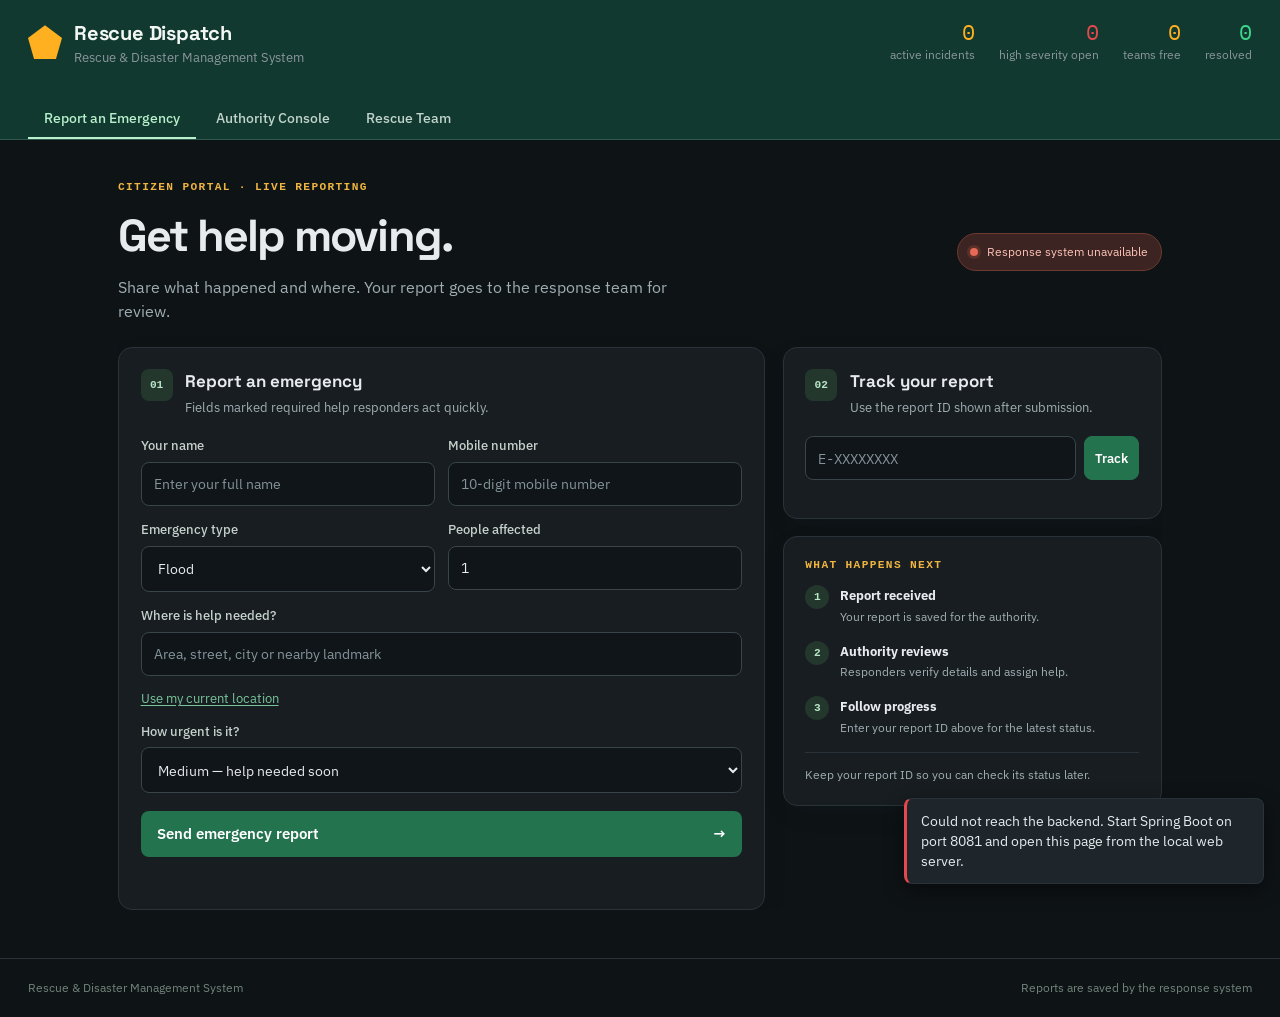
==== commit e97e1fc7: "backend" ====
--- a/Root Folder/frontend/index.html
+++ b/Root Folder/frontend/index.html
@@ -1,4 +1,3 @@
-
 <!DOCTYPE html>
 <html lang="en">
 <head>
@@ -35,66 +34,88 @@
 <main class="layout">
 
   <section class="panel" id="panel-citizen" data-panel="citizen" role="tabpanel" aria-labelledby="tab-citizen">
-    <h2>Report an emergency</h2>
-    <p class="panel-hint">Give the essentials — a dispatcher will verify and assign a team.</p>
+    <div class="citizen-hero">
+      <div>
+        <p class="eyebrow">CITIZEN PORTAL · LIVE REPORTING</p>
+        <h2>Get help moving.</h2>
+        <p class="panel-hint">Share what happened and where. Your report goes to the response team for review.</p>
+      </div>
+      <div class="live-pill" id="apiConnection" role="status"><span></span> Checking response system…</div>
+    </div>
 
-    <form id="reportForm" class="form" novalidate>
+    <div class="citizen-columns">
+      <div class="citizen-card report-card">
+        <div class="section-heading">
+          <span class="step-number">01</span>
+          <div><h3>Report an emergency</h3><p>Fields marked required help responders act quickly.</p></div>
+        </div>
 
-      <label>Citizen name
-        <input type="text" id="citizenName" placeholder="Rahul Sharma" required minlength="2">
-      </label>
+        <form id="reportForm" class="form citizen-form" novalidate>
+          <div class="field-row">
+            <label>Your name
+              <input type="text" id="citizenName" placeholder="Enter your full name" required minlength="2" autocomplete="name">
+            </label>
+            <label>Mobile number
+              <input type="tel" id="citizenPhone" placeholder="10-digit mobile number" inputmode="numeric" autocomplete="tel" maxlength="10" pattern="[6-9][0-9]{9}" required>
+            </label>
+          </div>
 
-      <label>Mobile number
-        <input
-          type="tel"
-          id="citizenPhone"
-          placeholder="9876543210"
-          inputmode="numeric"
-          autocomplete="tel"
-          maxlength="10"
-          pattern="[6-9][0-9]{9}"
-          required>
-      </label>
+          <div class="field-row">
+            <label>Emergency type
+              <select id="type" required>
+                <option value="Flood">Flood</option>
+                <option value="Fire">Fire</option>
+                <option value="Building Collapse">Building collapse</option>
+                <option value="Road Accident">Road accident</option>
+                <option value="Earthquake">Earthquake</option>
+              </select>
+            </label>
+            <label>People affected
+              <input type="number" id="affected" min="1" max="10000" value="1" required>
+            </label>
+          </div>
 
-      <label>Type of emergency
-        <select id="type" required>
-          <option value="Flood">Flood</option>
-          <option value="Fire">Fire</option>
-          <option value="Building Collapse">Building Collapse</option>
-          <option value="Road Accident">Road Accident</option>
-          <option value="Earthquake">Earthquake</option>
-        </select>
-      </label>
+          <label>Where is help needed?
+            <input type="text" id="location" placeholder="Area, street, city or nearby landmark" required autocomplete="street-address">
+          </label>
+          <button type="button" id="geoBtn" class="btn-link">Use my current location</button>
 
-      <label>Location
-        <input type="text" id="location" placeholder="Vadodara" required>
-      </label>
+          <label>How urgent is it?
+            <select id="severity" required>
+              <option value="Low">Low — no immediate danger</option>
+              <option value="Medium" selected>Medium — help needed soon</option>
+              <option value="High">High — immediate danger</option>
+            </select>
+          </label>
 
-      <button type="button" id="geoBtn" class="btn-link">Use my current location</button>
+          <button type="submit" class="btn-primary">Send emergency report <span aria-hidden="true">→</span></button>
+          <p class="form-status" id="citizenStatus" role="status" aria-live="polite"></p>
+        </form>
+      </div>
 
-      <label>Severity
-        <select id="severity" required>
-          <option value="Low">Low</option>
-          <option value="Medium" selected>Medium</option>
-          <option value="High">High</option>
-        </select>
-      </label>
+      <div class="citizen-side">
+        <div class="citizen-card track-card">
+          <div class="section-heading">
+            <span class="step-number">02</span>
+            <div><h3>Track your report</h3><p>Use the report ID shown after submission.</p></div>
+          </div>
+          <form id="trackForm" class="track-row">
+            <input type="text" id="trackId" placeholder="E-XXXXXXXX" aria-label="Report ID" autocomplete="off">
+            <button type="submit" class="btn-small">Track</button>
+          </form>
+          <div id="trackResult" aria-live="polite"></div>
+        </div>
 
-      <label>People affected
-        <input type="number" id="affected" min="1" max="10000" value="1" required>
-      </label>
-
-      <button type="submit" class="btn-primary">Submit report</button>
-      <p class="form-status" id="citizenStatus" role="status"></p>
-    </form>
-
-    <div class="tracker">
-      <h3>Track a report</h3>
-      <form id="trackForm" class="track-row">
-        <input type="text" id="trackId" placeholder="E001" aria-label="Report ID" autocomplete="off">
-        <button type="submit" class="btn-small">Check status</button>
-      </form>
-      <div id="trackResult" aria-live="polite"></div>
+        <div class="citizen-card next-card">
+          <p class="eyebrow">WHAT HAPPENS NEXT</p>
+          <ol class="next-steps">
+            <li><span>1</span><div><strong>Report received</strong><small>Your report is saved for the authority.</small></div></li>
+            <li><span>2</span><div><strong>Authority reviews</strong><small>Responders verify details and assign help.</small></div></li>
+            <li><span>3</span><div><strong>Follow progress</strong><small>Enter your report ID above for the latest status.</small></div></li>
+          </ol>
+          <p class="privacy-note">Keep your report ID so you can check its status later.</p>
+        </div>
+      </div>
     </div>
   </section>
 
@@ -145,15 +166,12 @@
 </main>
 
 <footer class="footer">
-  <span>Rescue &amp; Disaster Management System — Frontend v1.2</span>
-  <span class="footer-actions">
-    <button type="button" class="btn-link" id="demoBtn">Load demo data</button>
-    <button type="button" class="btn-link" id="resetBtn">Reset all data</button>
-  </span>
+  <span>Rescue &amp; Disaster Management System</span>
+  <span class="footer-actions">Reports are saved by the response system</span>
 </footer>
 
 <div id="toasts" class="toasts" aria-live="polite"></div>
 
 <script src="script.js"></script>
 </body>
-</html>
+</html>
--- a/Root Folder/frontend/style.css
+++ b/Root Folder/frontend/style.css
@@ -338,4 +338,73 @@
   .stats { gap: 1rem; }
   .stat { align-items: flex-start; }
   .log { max-height: none; }
-}+}
+
+/* ---------- Citizen portal ---------- */
+body.citizen-mode {
+  --citizen-bg: #0e1316;
+  --citizen-card: #171d21;
+  --citizen-ink: #e7ebee;
+  --citizen-muted: #a0adb2;
+  --citizen-line: #2a333a;
+}
+body.citizen-mode { background: var(--citizen-bg); color: var(--citizen-ink); }
+body.citizen-mode .topbar { color: #f3f7f4; background: #12392f; border-color: #12392f; }
+body.citizen-mode .tabs { background: #12392f; border-color: #31594f; }
+body.citizen-mode .tab { color: #c0d4cc; }
+body.citizen-mode .tab.active { color: #b7f0cc; border-color: #b7f0cc; }
+body.citizen-mode .layout { display: block; max-width: 1100px; padding-top: 2.3rem; padding-bottom: 3rem; }
+body.citizen-mode .log { display: none; }
+body.citizen-mode #panel-citizen { padding: 0; overflow: hidden; background: transparent; border: 0; }
+body.citizen-mode .citizen-hero {
+  display: flex; justify-content: space-between; align-items: center; gap: 1.5rem;
+  padding: 0.25rem 0 1.5rem;
+}
+body.citizen-mode #panel-citizen h2 { color: var(--citizen-ink); font-size: clamp(2rem, 4vw, 2.8rem); letter-spacing: -0.04em; }
+body.citizen-mode .eyebrow { margin: 0 0 0.55rem; color: #f0b540; font: 600 0.7rem var(--font-mono); letter-spacing: 0.12em; }
+body.citizen-mode .panel-hint { max-width: 550px; margin: 0.35rem 0 0; color: var(--citizen-muted); font-size: 1rem; }
+body.citizen-mode .live-pill { display: inline-flex; align-items: center; gap: 0.55rem; padding: 0.55rem 0.8rem; color: #c5efd6; background: #1b3329; border: 1px solid #315743; border-radius: 999px; font-size: 0.78rem; white-space: nowrap; }
+body.citizen-mode .live-pill span { width: 0.5rem; height: 0.5rem; border-radius: 50%; background: #52c783; box-shadow: 0 0 0 3px #294b38; }
+body.citizen-mode .live-pill.offline { color: #ffc2b8; background: #3b2421; border-color: #6d3930; }
+body.citizen-mode .live-pill.offline span { background: #e66a55; box-shadow: 0 0 0 3px #5b3029; }
+body.citizen-mode .citizen-columns { display: grid; grid-template-columns: minmax(0, 1.45fr) minmax(280px, 0.85fr); gap: 1.1rem; align-items: start; }
+body.citizen-mode .citizen-side { display: grid; gap: 1.1rem; }
+body.citizen-mode .citizen-card { padding: 1.35rem; background: var(--citizen-card); border: 1px solid var(--citizen-line); border-radius: 14px; box-shadow: 0 8px 30px rgba(28, 59, 45, 0.045); }
+body.citizen-mode .section-heading { display: flex; align-items: flex-start; gap: 0.8rem; margin-bottom: 1.2rem; }
+body.citizen-mode .section-heading h3 { color: var(--citizen-ink); font-size: 1.06rem; }
+body.citizen-mode .section-heading p { margin: 0.2rem 0 0; color: var(--citizen-muted); font-size: 0.8rem; }
+body.citizen-mode .step-number { display: grid; place-items: center; width: 2rem; height: 2rem; flex: 0 0 2rem; color: #b7e6c7; background: #23372c; border-radius: 8px; font: 600 0.7rem var(--font-mono); }
+body.citizen-mode .citizen-form { max-width: none; gap: 0.9rem; }
+body.citizen-mode .field-row { display: grid; grid-template-columns: 1fr 1fr; gap: 0.8rem; }
+body.citizen-mode .citizen-form label { color: #c7d1cb; font-size: 0.8rem; font-weight: 500; }
+body.citizen-mode input, body.citizen-mode select { padding: 0.72rem 0.75rem; background: #0f1518; color: var(--citizen-ink); border-color: #39454a; border-radius: 8px; font-size: 0.9rem; }
+body.citizen-mode input::placeholder { color: #84949a; opacity: 1; }
+body.citizen-mode .citizen-form .btn-link { color: #79c59b; }
+body.citizen-mode .btn-primary { display: flex; justify-content: space-between; align-items: center; margin-top: 0.2rem; padding: 0.85rem 1rem; color: #fff; background: #24734f; border-radius: 8px; }
+body.citizen-mode .btn-primary:hover { background: #1b5c3e; filter: none; }
+body.citizen-mode .form-status { color: #24734f; }
+body.citizen-mode .form-status.error { color: #b42318; }
+body.citizen-mode .track-row input { flex: 1; min-width: 0; text-transform: uppercase; }
+body.citizen-mode .btn-small { color: #fff; background: #24734f; border-color: #24734f; border-radius: 8px; font-weight: 600; }
+body.citizen-mode .btn-small:hover { color: #fff; background: #1b5c3e; }
+body.citizen-mode #trackResult { color: var(--citizen-ink); }
+body.citizen-mode #trackResult .empty-note { margin-top: 0.8rem; color: var(--citizen-muted); }
+body.citizen-mode .next-card .eyebrow { margin-bottom: 0.9rem; }
+body.citizen-mode .next-steps { display: grid; gap: 0.95rem; margin: 0; padding: 0; list-style: none; }
+body.citizen-mode .next-steps li { display: flex; gap: 0.7rem; align-items: flex-start; }
+body.citizen-mode .next-steps li > span { display: grid; place-items: center; width: 1.5rem; height: 1.5rem; flex: 0 0 1.5rem; color: #b7e6c7; background: #23372c; border-radius: 50%; font: 600 0.7rem var(--font-mono); }
+body.citizen-mode .next-steps strong, body.citizen-mode .next-steps small { display: block; }
+body.citizen-mode .next-steps strong { color: var(--citizen-ink); font-size: 0.84rem; }
+body.citizen-mode .next-steps small { margin-top: 0.15rem; color: var(--citizen-muted); font-size: 0.76rem; line-height: 1.45; }
+body.citizen-mode .privacy-note { margin: 1rem 0 0; padding-top: 0.8rem; color: var(--citizen-muted); border-top: 1px solid var(--citizen-line); font-size: 0.74rem; }
+body.citizen-mode .footer { color: #72847a; border-color: var(--citizen-line); }
+
+@media (max-width: 1000px) {
+  body.citizen-mode .citizen-hero { align-items: flex-start; flex-direction: column; }
+  body.citizen-mode .citizen-columns { grid-template-columns: 1fr; }
+}
+@media (max-width: 520px) {
+  body.citizen-mode .field-row { grid-template-columns: 1fr; }
+  body.citizen-mode .citizen-card { padding: 1rem; }
+  body.citizen-mode .live-pill { white-space: normal; }
+}
